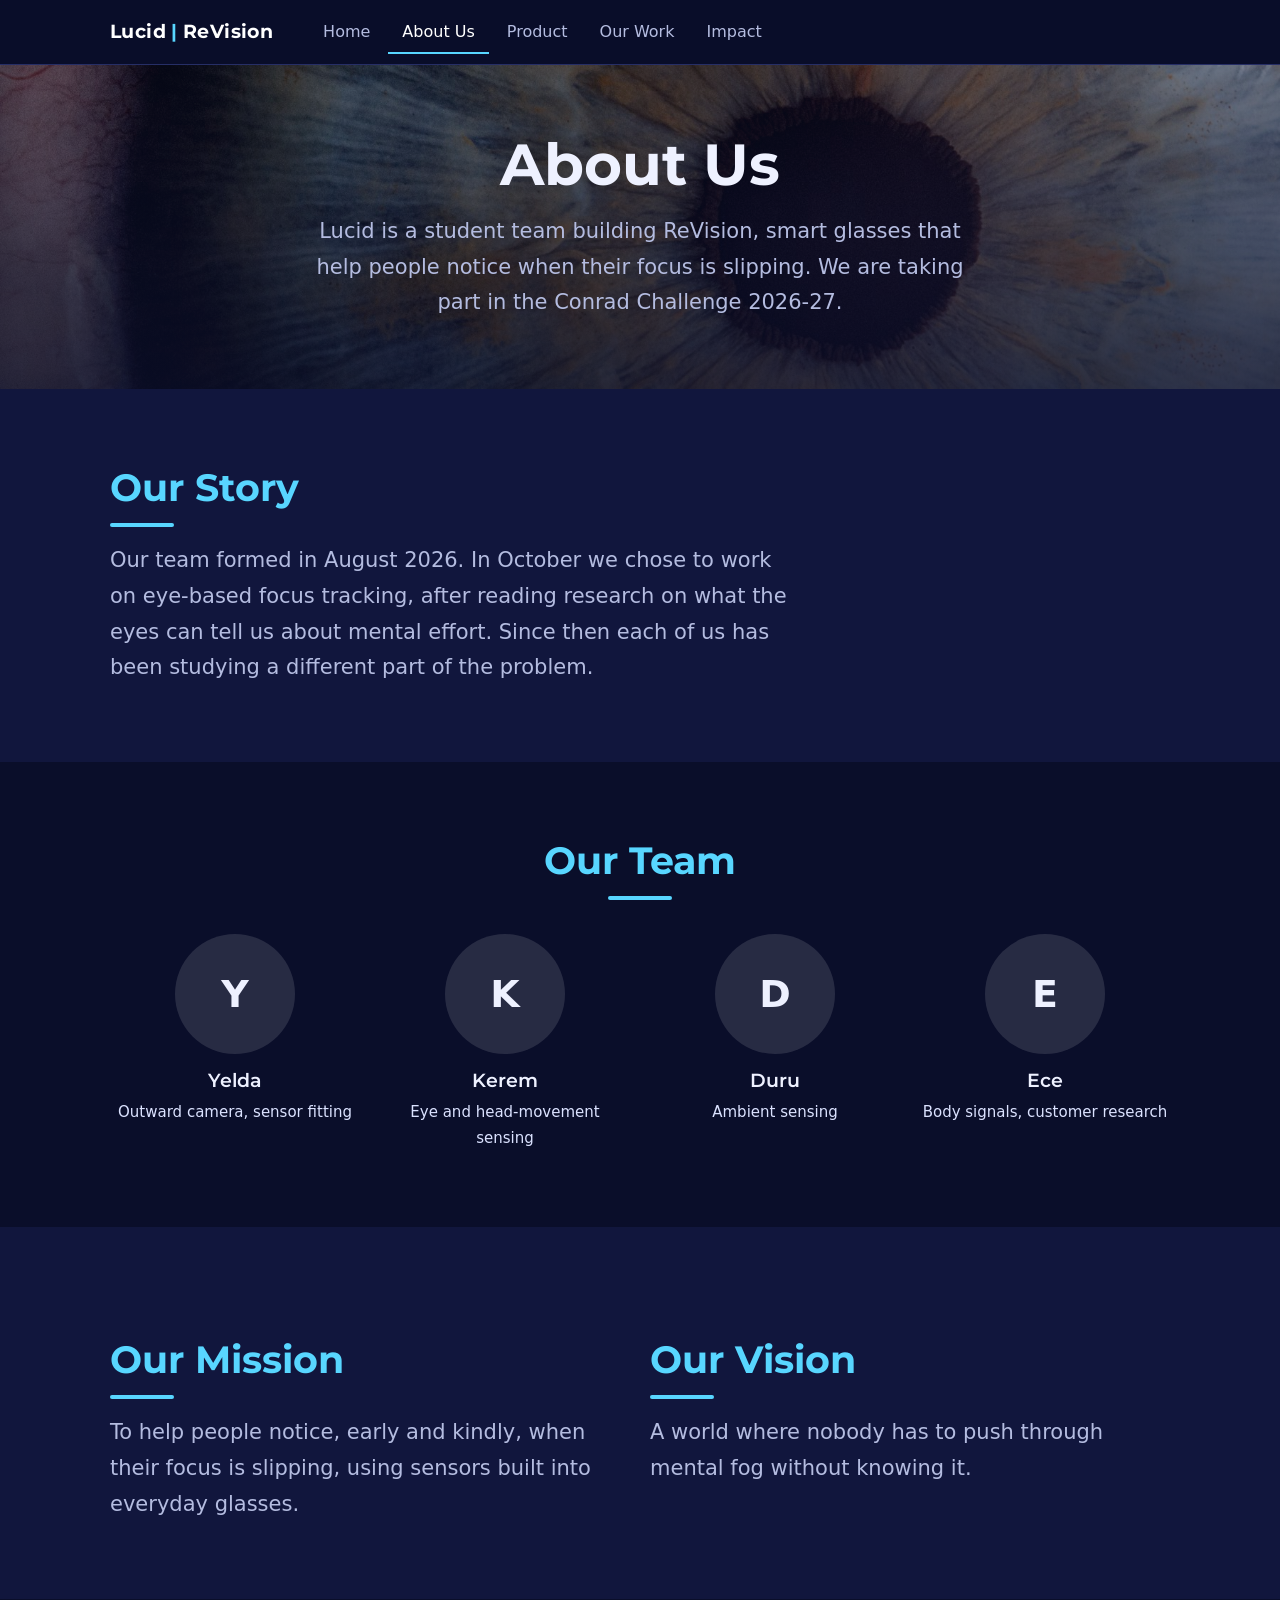
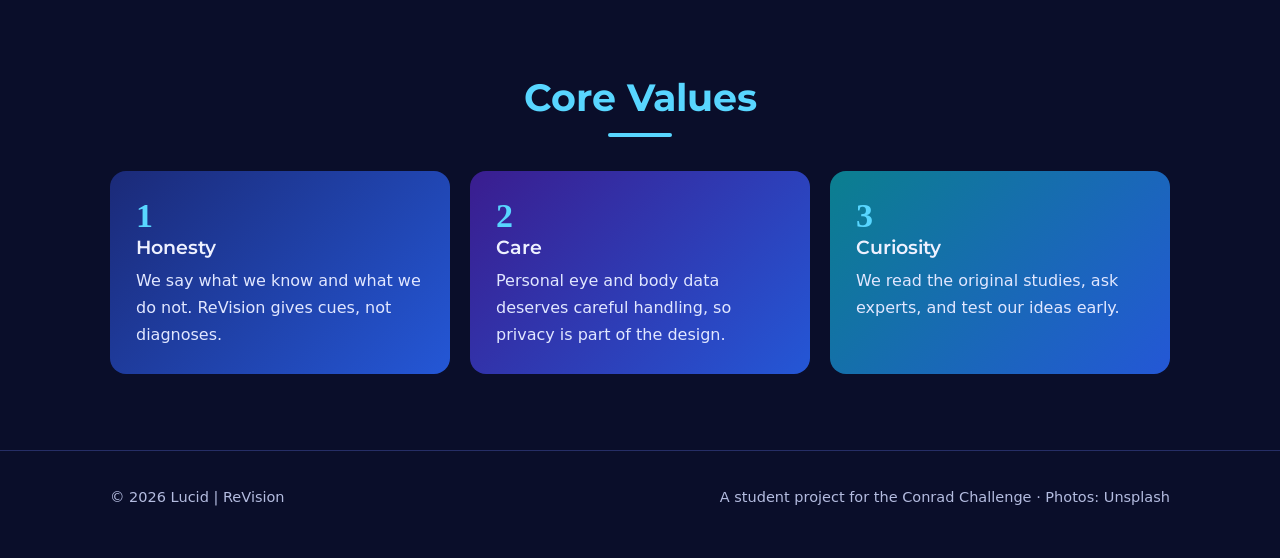
==== about-us.html @ 41911839 "Diagram blends into the section background, softer pulse Co-Authored-By: Claude Sonnet 5.5 <noreply@" ====
<!doctype html>
<html lang="en">
<head>
<meta charset="utf-8">
<meta name="viewport" content="width=device-width, initial-scale=1">
<title>About Us | Lucid | ReVision</title>
<meta name="description" content="Meet Team Lucid, the students behind ReVision.">
<link rel="preconnect" href="https://fonts.googleapis.com">
<link rel="preconnect" href="https://fonts.gstatic.com" crossorigin>
<link href="https://fonts.googleapis.com/css2?family=Montserrat:wght@600;700&display=swap" rel="stylesheet">
<link rel="stylesheet" href="assets/styles.css?v=6">
<link rel="stylesheet" href="assets/extra.css?v=4">
</head>
<body>
<a class="skip" href="#main">Skip to content</a>
<header><div class="wrap bar">
  <a class="logo" href="index.html">Lucid <span>|</span> ReVision</a>
  <button class="menu-btn" aria-expanded="false" aria-controls="nav">Menu</button>
  <nav id="nav" aria-label="Main"><ul>
    <li><a href="index.html">Home</a></li>
    <li><a href="about-us.html" aria-current="page">About Us</a></li>
    <li><a href="product.html">Product</a></li>
    <li><a href="our-work.html">Our Work</a></li>
    <li><a href="impact.html">Impact</a></li>
  </ul></nav>
</div></header>

<main id="main">
<section class="hero small"><div class="wrap">
  <h1>About Us</h1>
  <p class="lead">Lucid is a student team building ReVision, smart glasses that help people notice when their focus is slipping. We are taking part in the Conrad Challenge 2026-27.</p>
</div></section>

<section class="band"><div class="wrap">
  <h2>Our Story</h2>
  <p class="lead">Our team formed in August 2026. In October we chose to work on eye-based focus tracking, after reading research on what the eyes can tell us about mental effort. Since then each of us has been studying a different part of the problem.</p>
</div></section>

<section><div class="wrap center">
  <h2>Our Team</h2>
  <div class="grid g4 team">
    <div class="person"><div class="avatar">Y</div><h3>Yelda</h3><span>Outward camera, sensor fitting</span></div>
    <div class="person"><div class="avatar">K</div><h3>Kerem</h3><span>Eye and head-movement sensing</span></div>
    <div class="person"><div class="avatar">D</div><h3>Duru</h3><span>Ambient sensing</span></div>
    <div class="person"><div class="avatar">E</div><h3>Ece</h3><span>Body signals, customer research</span></div>
  </div>
</div></section>

<section class="band"><div class="wrap">
  <div class="grid g2">
    <div><h2>Our Mission</h2><p class="lead">To help people notice, early and kindly, when their focus is slipping, using sensors built into everyday glasses.</p></div>
    <div><h2>Our Vision</h2><p class="lead">A world where nobody has to push through mental fog without knowing it.</p></div>
  </div>
</div></section>

<section><div class="wrap center">
  <h2>Core Values</h2>
  <div class="grid g3" style="text-align:left">
    <div class="card"><div class="num">1</div><h3>Honesty</h3><p>We say what we know and what we do not. ReVision gives cues, not diagnoses.</p></div>
    <div class="card"><div class="num">2</div><h3>Care</h3><p>Personal eye and body data deserves careful handling, so privacy is part of the design.</p></div>
    <div class="card"><div class="num">3</div><h3>Curiosity</h3><p>We read the original studies, ask experts, and test our ideas early.</p></div>
  </div>
</div></section>
</main>

<footer><div class="wrap">
  <div>© 2026 Lucid | ReVision</div>
  <div>A student project for the Conrad Challenge · Photos: Unsplash</div>
</div></footer>
<script src="assets/site.js?v=3"></script>
<script src="assets/extra.js?v=2" defer></script>
</body>
</html>
---- assets/styles.css ----
:root{
  --navy:#0a0e2a; --navy2:#11163d; --blue1:#1b2a78; --blue2:#2457d6;
  --text:#eef1ff; --muted:#b4bce0; --line:#262e66; --accent:#58d6ff; --warm:#ffb454;
  --max:1100px;
}
*{box-sizing:border-box;margin:0;padding:0}
html{scroll-behavior:smooth;-webkit-text-size-adjust:100%}
body{background:var(--navy);color:var(--text);font:17px/1.7 system-ui,-apple-system,"Segoe UI",Roboto,Helvetica,Arial,sans-serif;-webkit-font-smoothing:antialiased}
img,svg{max-width:100%;height:auto;display:block}
a{color:var(--accent)}
.wrap{max-width:var(--max);margin:0 auto;padding:0 20px}
.skip{position:absolute;left:-999px;top:0;background:#fff;color:#000;padding:10px 14px;z-index:99}
.skip:focus{left:8px;top:8px}

/* header */
header{position:sticky;top:0;z-index:20;background:rgba(10,14,42,.96);border-bottom:1px solid var(--line)}
.bar{display:flex;align-items:center;gap:36px;min-height:64px}
.logo{font-weight:700;font-size:19px;color:#fff;text-decoration:none;letter-spacing:.02em;white-space:nowrap}
.logo span{color:var(--accent)}
nav ul{display:flex;gap:4px;list-style:none}
nav a{display:block;padding:8px 14px;color:var(--muted);text-decoration:none;font-size:16px;border-radius:8px}
nav a:hover{color:#fff}
nav a[aria-current="page"]{color:#fff;box-shadow:inset 0 -2px 0 var(--accent);border-radius:0}
.menu-btn{display:none;margin-left:auto;background:none;border:1px solid var(--line);border-radius:10px;padding:9px 14px;color:#fff;font:600 15px inherit;cursor:pointer}

/* type */
h1,h2,h3,.logo,.btn,.slot b,.tl small,.num{font-family:Montserrat,system-ui,-apple-system,"Segoe UI",Roboto,Helvetica,Arial,sans-serif}
h1{font-size:clamp(34px,5.4vw,58px);line-height:1.12;font-weight:700;letter-spacing:0}
h2{font-size:clamp(26px,3.8vw,38px);line-height:1.22;font-weight:700;color:var(--accent);margin-bottom:14px}
h3{font-size:19px;line-height:1.35;margin-bottom:6px;font-weight:600}
.lead{font-size:clamp(18px,2.2vw,21px);color:var(--muted);max-width:680px;margin-top:16px}
p+p{margin-top:14px}
.center{text-align:center}.center .lead{margin-left:auto;margin-right:auto}

/* hero */
.hero{min-height:62vh;display:grid;align-items:center;text-align:center;padding:90px 0;
  background:linear-gradient(rgba(10,14,42,.5),rgba(10,14,42,.82)),url(../images/80fec9e2.jpg) center/cover no-repeat,radial-gradient(circle at 70% 20%,#1b2a78,#0a0e2a 70%)}
.hero.small{min-height:36vh;padding:64px 0}
.hero h1+.lead{margin-left:auto;margin-right:auto}
.btns{display:flex;flex-wrap:wrap;gap:12px;margin-top:28px;justify-content:center}
.btn{display:inline-block;padding:13px 30px;border-radius:6px;font-weight:700;text-decoration:none;background:var(--blue2);color:#fff;border:2px solid var(--blue2)}
.btn:hover{filter:brightness(1.12)}

section{padding:76px 0}
.band{background:var(--navy2)}
.grid{display:grid;gap:20px;margin-top:34px}
.g2{grid-template-columns:repeat(2,1fr)}.g3{grid-template-columns:repeat(3,1fr)}.g4{grid-template-columns:repeat(4,1fr)}
.card{background:linear-gradient(135deg,var(--blue1),var(--blue2));border-radius:16px;padding:26px}
.card p{color:#e1e7ff;font-size:16px}
.card.flat{background:var(--navy2);border:1px solid var(--line)}
.card.flat p{color:var(--muted)}
.big{font-size:19px;font-weight:700}

/* photos */
.photo{aspect-ratio:4/3;border-radius:14px;background:var(--navy2);border:1px dashed var(--line);display:grid;place-items:center;overflow:hidden;position:relative;color:var(--muted);font-size:14px;text-align:center;padding:12px}
.photo img{position:absolute;inset:0;width:100%;height:100%;object-fit:cover}
.photo b{display:block;color:var(--text);font-size:15px}

.cardimg{width:100%;aspect-ratio:16/10;object-fit:cover;border-radius:12px;margin-bottom:16px}
.wide-photo{width:100%;max-height:440px;object-fit:cover;border-radius:16px;margin-top:30px}
.cap{font-size:14px;color:var(--muted);margin-top:10px}

/* timeline (two columns, numbered) */
.tl{display:grid;grid-template-columns:repeat(2,1fr);gap:20px 40px;margin-top:34px;counter-reset:n}
.tl article{border-left:3px solid var(--accent);padding:2px 0 2px 20px}
.tl small{display:block;color:var(--accent);font-weight:800;letter-spacing:.1em}
.tl h3{margin:2px 0 4px}
.tl p{color:var(--muted);font-size:16px}
.tl article.next{border-left-color:var(--warm)}.tl article.next small{color:var(--warm)}
.tl article.soon{border-left-color:var(--line);opacity:.62}.tl article.soon small{color:var(--muted)}
.slots{display:grid;grid-template-columns:repeat(4,1fr);gap:16px;margin-top:30px}
.slot{aspect-ratio:3/2;border:1px dashed var(--line);border-radius:14px;display:grid;place-items:center;text-align:center;color:var(--muted);font-size:15px;padding:12px;background:var(--navy2)}
.slot b{display:block;color:var(--text);font-size:15px}
.stats{display:grid;grid-template-columns:repeat(4,1fr);gap:16px;margin-top:30px}
.stats div{border-top:3px solid var(--accent);padding-top:12px;color:#dbe2ff;font-weight:600}
@media (max-width:860px){.slots,.stats{grid-template-columns:repeat(2,1fr)}}

/* team */
.person{text-align:center}
.avatar{width:120px;height:120px;border-radius:50%;margin:0 auto 14px;background:rgba(255,255,255,.12);display:grid;place-items:center;font-size:38px;font-weight:800;position:relative;overflow:hidden}
.avatar img{position:absolute;inset:0;width:100%;height:100%;object-fit:cover}
.person span{color:#dbe2ff;font-size:15px;display:block}

.diagram{max-width:660px;margin:34px auto 0}
.note{border-left:4px solid var(--warm);padding:4px 0 4px 18px;color:var(--muted);max-width:720px;margin-top:26px}
.num{font:800 34px Georgia,serif;color:var(--accent)}

footer{padding:34px 0 48px;border-top:1px solid var(--line);color:var(--muted);font-size:14.5px}
footer .wrap{display:flex;flex-wrap:wrap;justify-content:space-between;gap:12px}

@media (max-width:860px){
  .g2,.g3,.g4,.tl{grid-template-columns:1fr}
  .g4.team{grid-template-columns:repeat(2,1fr)}
  section{padding:56px 0}
  .menu-btn{display:block}
  .bar{gap:12px}
  nav{display:none;position:absolute;left:0;right:0;top:64px;background:var(--navy);border-bottom:1px solid var(--line);padding:6px 20px 16px}
  nav.open{display:block}
  nav ul{flex-direction:column}
  nav a{padding:13px 8px;font-size:18px}
  nav a[aria-current="page"]{box-shadow:none;color:var(--accent)}
}
@media (max-width:420px){body{font-size:16.5px}.btn{width:100%;text-align:center}}
---- assets/extra.css ----
/* extra: color + motion. Everything here is disabled when the visitor prefers reduced motion. */
.hero:not(.small){position:relative;overflow:hidden;background:radial-gradient(circle at 70% 20%,#1b2a78,#0a0e2a 70%)}
.hero:not(.small)::before{content:"";position:absolute;inset:-6%;z-index:0;
  background:linear-gradient(rgba(10,14,42,.5),rgba(10,14,42,.82)),url(../images/80fec9e2.jpg) center/cover no-repeat;
  animation:kb 26s ease-in-out infinite alternate}
.hero:not(.small) .wrap{position:relative;z-index:1}
@keyframes kb{from{transform:scale(1) translate(0,0)}to{transform:scale(1.12) translate(-1.5%,1.5%)}}

h2::after{content:"";display:block;width:64px;height:4px;margin:12px 0 0;border-radius:4px;background:#58d6ff}
.center h2::after{margin-left:auto;margin-right:auto}
.hero h1::after{content:none}

.card:not(.flat):nth-child(3n+2){background:linear-gradient(135deg,#3a1d8f,#2457d6)}
.card:not(.flat):nth-child(3n){background:linear-gradient(135deg,#0b7f8f,#2457d6)}
.card{transition:transform .35s ease,box-shadow .35s ease}
.card:hover{transform:translateY(-6px);box-shadow:0 14px 34px rgba(36,87,214,.35)}
.btn{transition:transform .25s ease,box-shadow .25s ease,filter .25s ease}
.btn:hover{transform:translateY(-2px);box-shadow:0 8px 24px rgba(88,214,255,.35)}


.slot{background:linear-gradient(110deg,var(--navy2) 30%,#1a2160 50%,var(--navy2) 70%);background-size:220% 100%;animation:shine 3.2s linear infinite}
@keyframes shine{from{background-position:120% 0}to{background-position:-120% 0}}

.duo{display:grid;grid-template-columns:1fr 1fr;gap:18px;margin-top:30px}
.duo .ph{overflow:hidden;border-radius:16px}
.duo img{width:100%;aspect-ratio:4/3;object-fit:cover;transition:transform .8s ease}
.duo .ph:hover img{transform:scale(1.06)}
@media (max-width:860px){.duo{grid-template-columns:1fr}}

.reveal{opacity:0;transform:translateY(26px);transition:opacity .7s ease,transform .7s ease;transition-delay:var(--d,0s)}
.reveal.in{opacity:1;transform:none}
.card.reveal.in{transition:opacity .7s ease var(--d,0s),transform .35s ease,box-shadow .35s ease}

@media (prefers-reduced-motion:reduce){
  .hero:not(.small)::before,.slot{animation:none}
  .reveal{opacity:1;transform:none;transition:none}
  .card,.btn,.duo img{transition:none}
}

/* smooth page transitions */
@keyframes pagein{from{opacity:0;transform:translateY(10px)}to{opacity:1;transform:none}}
main{animation:pagein .55s ease both}
body.leaving main{opacity:0;transform:translateY(-8px);transition:opacity .22s ease,transform .22s ease}

/* "...and many more" banner */
.many{margin-top:40px;padding:46px 26px;border-radius:26px;text-align:center;position:relative;overflow:hidden;border:1px solid var(--line);
  background:radial-gradient(circle at 15% 0%,rgba(88,214,255,.22),transparent 55%),radial-gradient(circle at 95% 100%,rgba(36,87,214,.38),transparent 55%),var(--navy2)}
.many-title{font-family:Montserrat,system-ui,-apple-system,"Segoe UI",Roboto,Helvetica,Arial,sans-serif;font-weight:700;font-size:clamp(26px,4vw,38px);line-height:1.15;letter-spacing:0;
  background:linear-gradient(90deg,#58d6ff,#eef1ff 50%,#58d6ff);background-size:200% auto;-webkit-background-clip:text;background-clip:text;color:transparent;animation:sheen 7s linear infinite}
.many p{max-width:640px;margin:16px auto 0;color:var(--muted);font-size:clamp(17px,2vw,20px)}
.chips{list-style:none;display:flex;flex-wrap:wrap;gap:10px;justify-content:center;margin-top:28px}
.chips li{padding:9px 18px;border:1px solid rgba(88,214,255,.45);border-radius:999px;background:rgba(88,214,255,.08);color:#dff6ff;font-weight:600;font-size:15px;animation:floaty 5s ease-in-out infinite}
.chips li:nth-child(even){animation-delay:-2.5s}
.chips li:nth-child(3n){animation-delay:-1.2s}
@keyframes sheen{to{background-position:200% center}}
@keyframes floaty{50%{transform:translateY(-4px)}}

/* Instagram button (disabled until the account link exists) */
.btn .ig{display:inline-block;vertical-align:-4px;margin-right:10px}
.btn.disabled{background:transparent;color:var(--muted);border:2px dashed var(--line);cursor:default;pointer-events:none}
@media (prefers-reduced-motion:reduce){main{animation:none}.many-title,.chips li{animation:none}.many-title{background-position:0 0}}
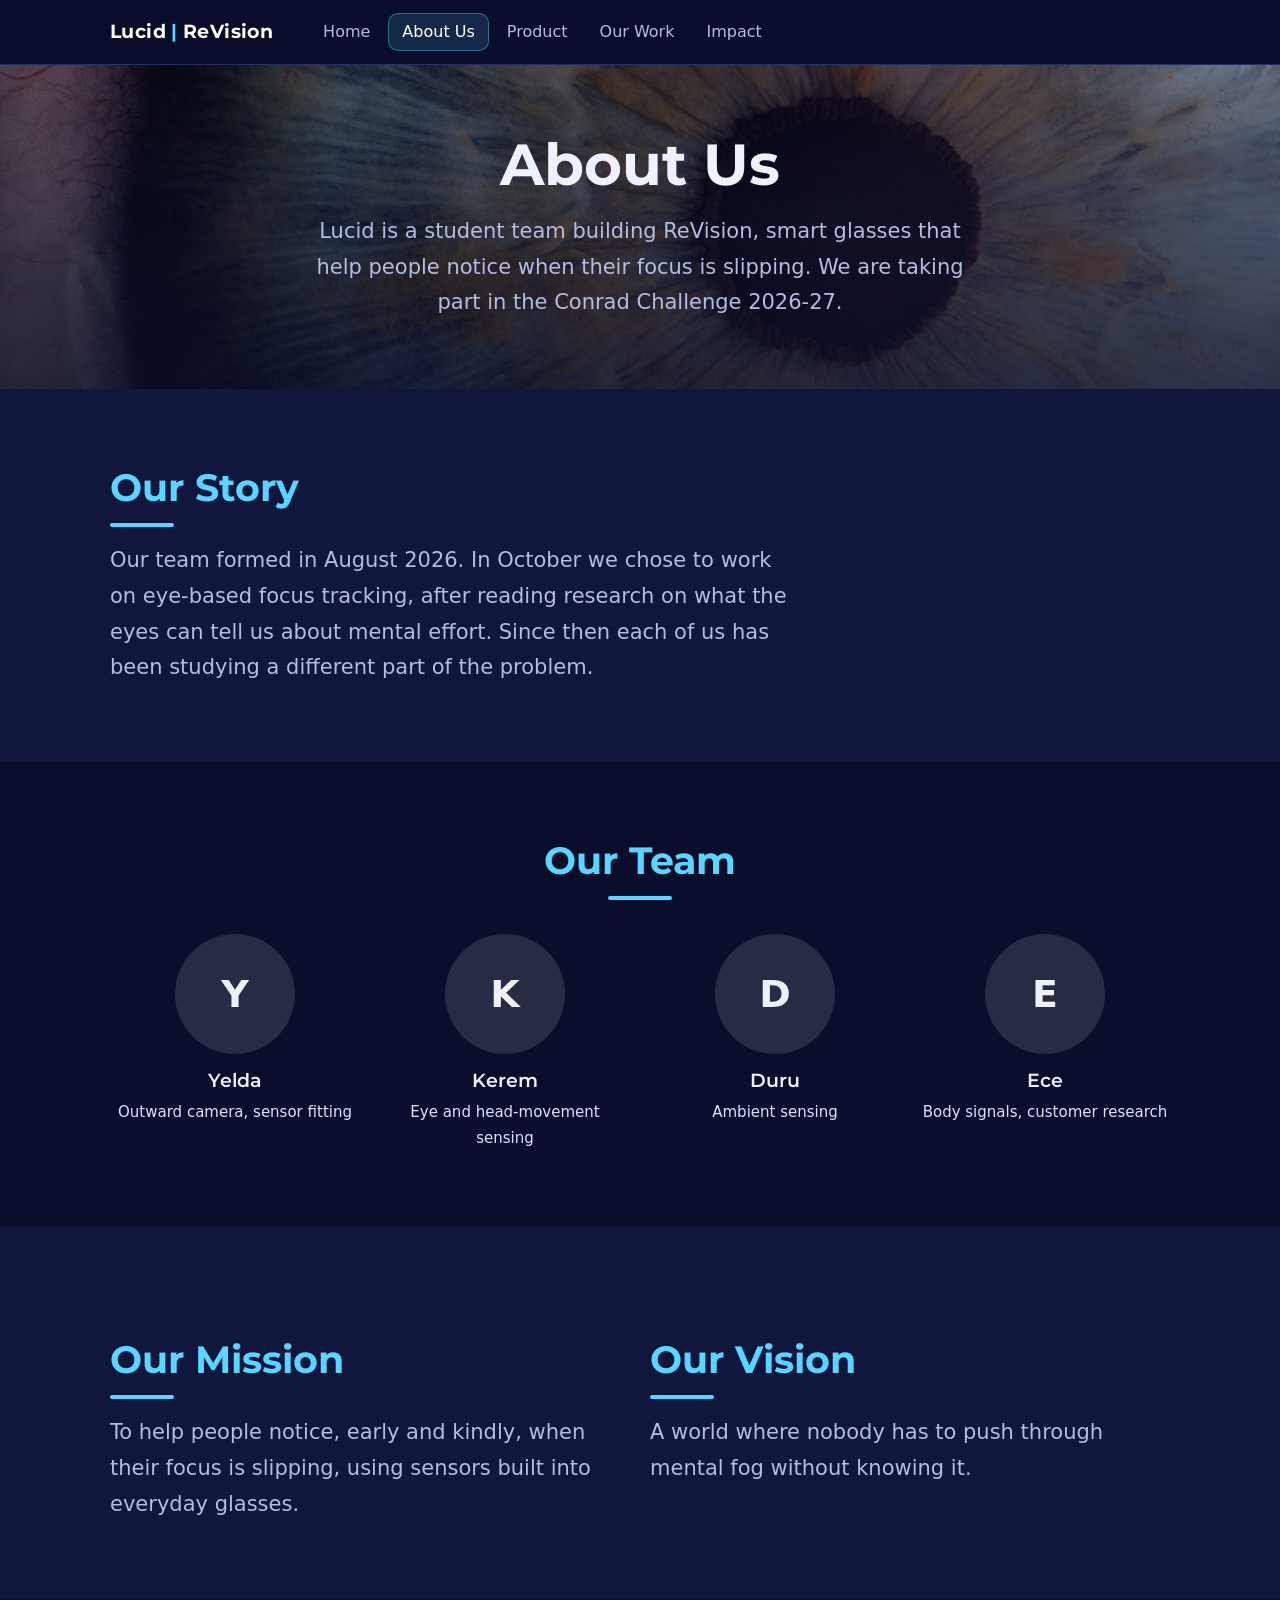
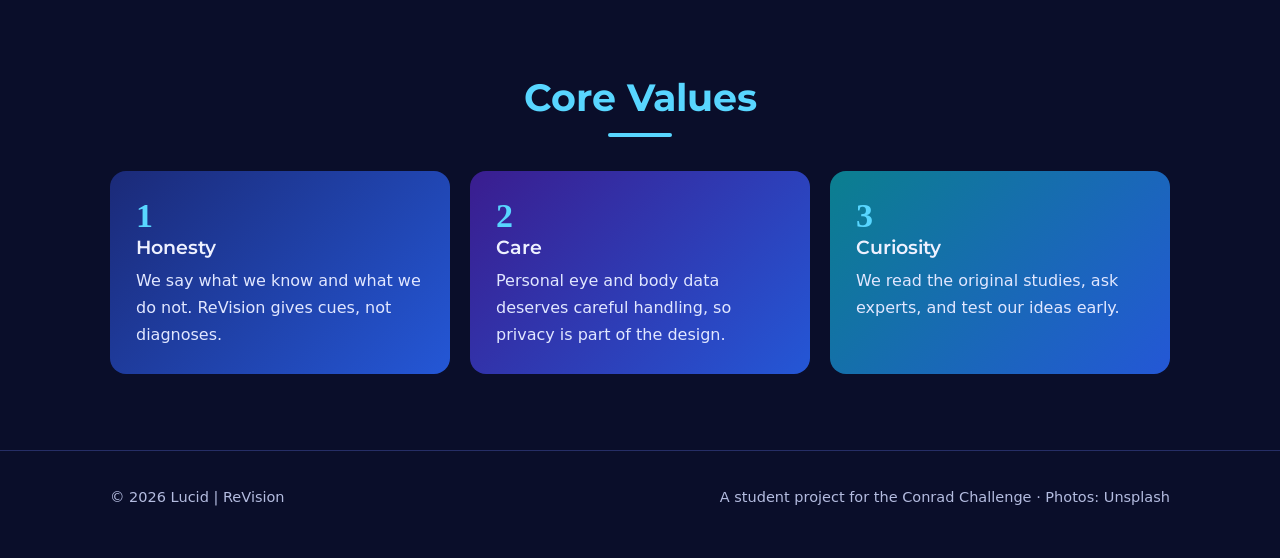
==== commit 28191d66: "Sliding highlight box in the menu when switching pages Co-Authored-By: Claude Sonnet 5.5 <noreply@an" ====
--- a/about-us.html
+++ b/about-us.html
@@ -9,7 +9,7 @@
 <link rel="preconnect" href="https://fonts.gstatic.com" crossorigin>
 <link href="https://fonts.googleapis.com/css2?family=Montserrat:wght@600;700&display=swap" rel="stylesheet">
 <link rel="stylesheet" href="assets/styles.css?v=6">
-<link rel="stylesheet" href="assets/extra.css?v=4">
+<link rel="stylesheet" href="assets/extra.css?v=6">
 </head>
 <body>
 <a class="skip" href="#main">Skip to content</a>
@@ -68,6 +68,6 @@
   <div>A student project for the Conrad Challenge · Photos: Unsplash</div>
 </div></footer>
 <script src="assets/site.js?v=3"></script>
-<script src="assets/extra.js?v=2" defer></script>
+<script src="assets/extra.js?v=4" defer></script>
 </body>
 </html>
--- a/assets/extra.css
+++ b/assets/extra.css
@@ -39,8 +39,15 @@
 
 /* smooth page transitions */
 @keyframes pagein{from{opacity:0;transform:translateY(10px)}to{opacity:1;transform:none}}
-main{animation:pagein .55s ease both}
-body.leaving main{opacity:0;transform:translateY(-8px);transition:opacity .22s ease,transform .22s ease}
+main{animation:pagein .7s cubic-bezier(.2,.7,.2,1) both}
+body.leaving main{opacity:0;transform:translateY(-12px);transition:opacity .28s ease,transform .28s ease}
+body.leaving footer{opacity:0;transition:opacity .28s ease}
+html{background:#0a0e2a}
+/* browsers with cross-document view transitions: keep the header still, crossfade the rest */
+@view-transition{navigation:auto}
+header{view-transition-name:site-header}
+::view-transition-old(root),::view-transition-new(root){animation-duration:.4s}
+::view-transition-group(site-header){animation-duration:0s}
 
 /* "...and many more" banner */
 .many{margin-top:40px;padding:46px 26px;border-radius:26px;text-align:center;position:relative;overflow:hidden;border:1px solid var(--line);
@@ -58,4 +65,13 @@
 /* Instagram button (disabled until the account link exists) */
 .btn .ig{display:inline-block;vertical-align:-4px;margin-right:10px}
 .btn.disabled{background:transparent;color:var(--muted);border:2px dashed var(--line);cursor:default;pointer-events:none}
-@media (prefers-reduced-motion:reduce){main{animation:none}.many-title,.chips li{animation:none}.many-title{background-position:0 0}}
+@media (prefers-reduced-motion:reduce){@view-transition{navigation:none}main{animation:none}.many-title,.chips li{animation:none}.many-title{background-position:0 0}}
+
+/* sliding box behind the active menu item */
+nav ul{position:relative}
+nav a{position:relative;z-index:1}
+.nav-ind{position:absolute;top:50%;height:38px;margin-top:-19px;border-radius:10px;z-index:0;pointer-events:none;
+  background:rgba(88,214,255,.14);box-shadow:inset 0 0 0 1px rgba(88,214,255,.4);
+  transition:left .45s cubic-bezier(.2,.7,.2,1),width .45s cubic-bezier(.2,.7,.2,1)}
+nav.has-ind a[aria-current="page"]{box-shadow:none;border-radius:10px;color:#fff}
+@media (prefers-reduced-motion:reduce){.nav-ind{transition:none}}
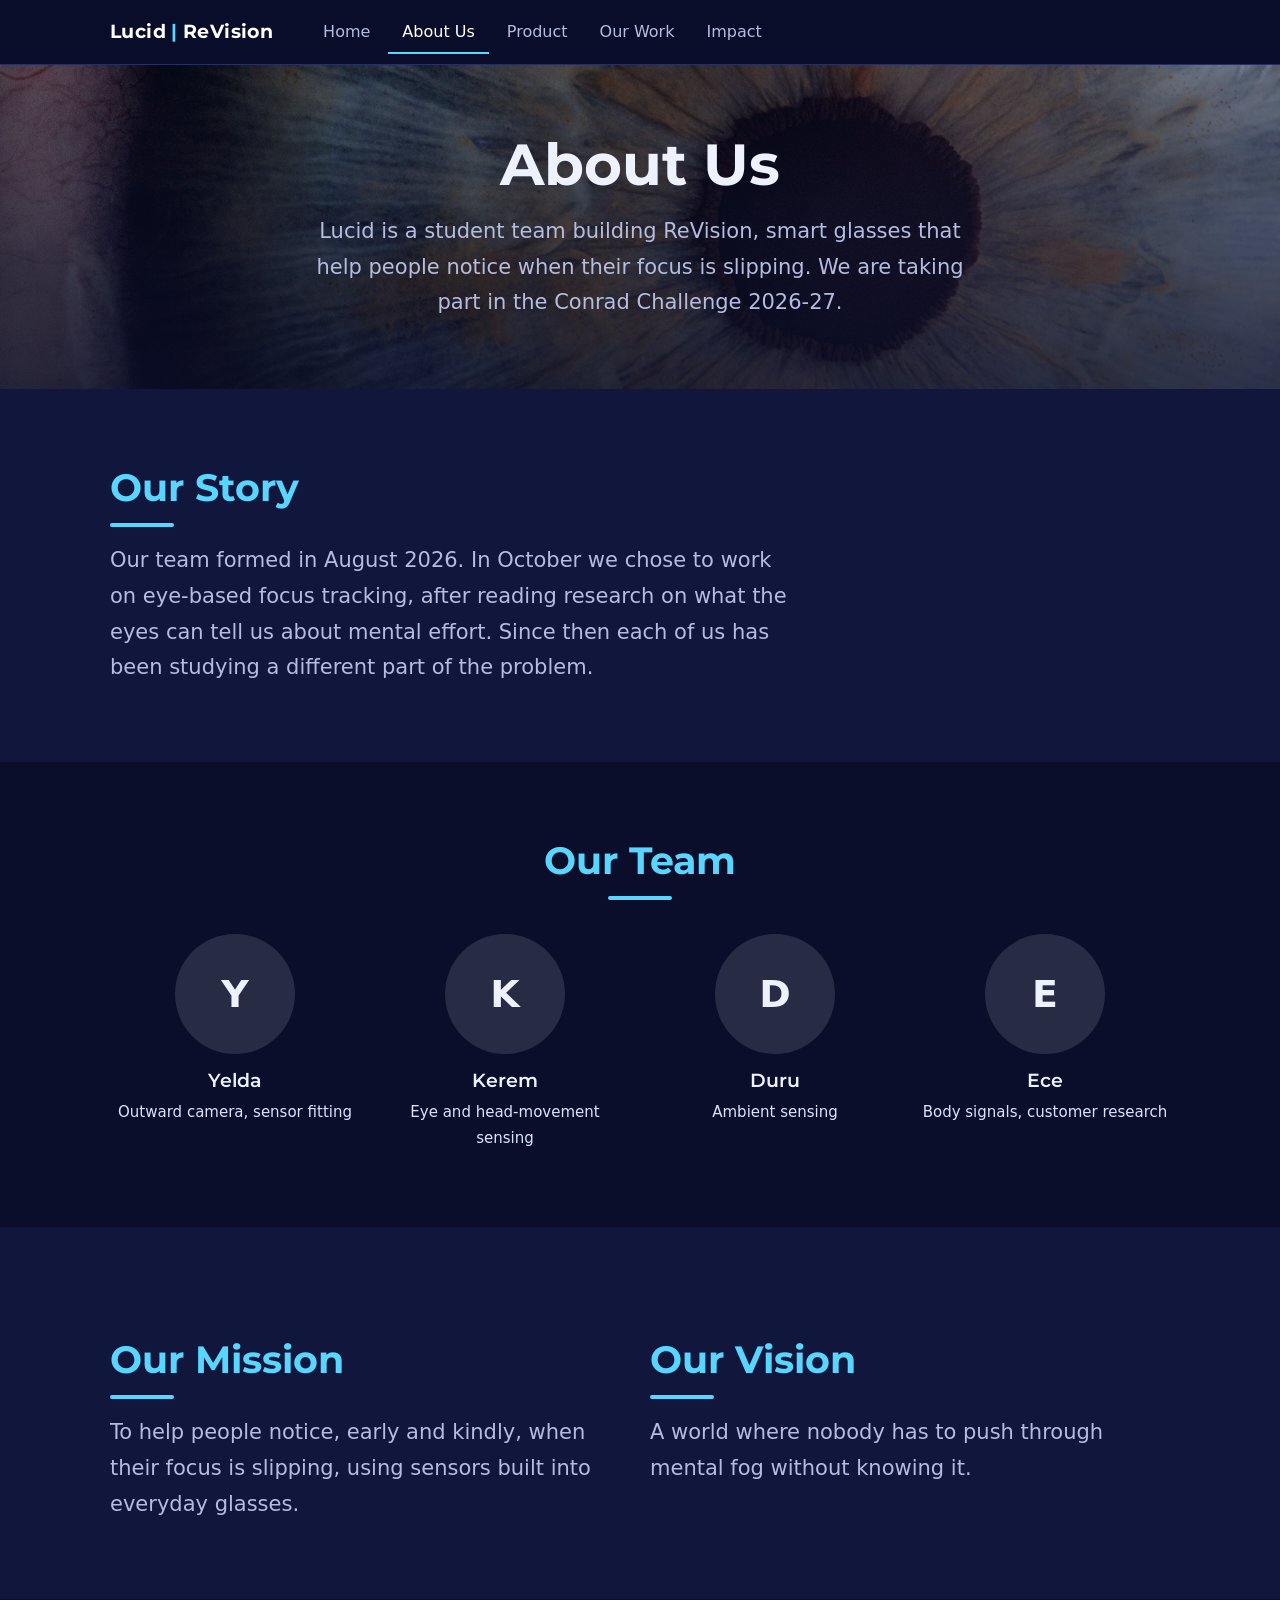
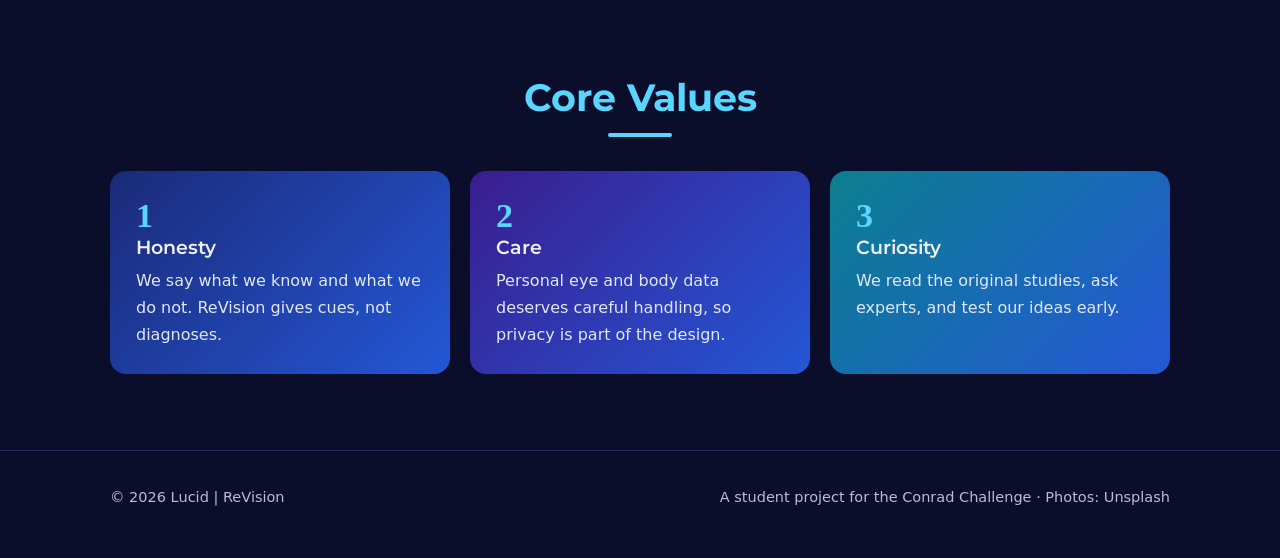
==== commit b40cd450: "Remove page transition and sliding menu box Co-Authored-By: Claude Sonnet 5.5 <noreply@anthropic.com" ====
--- a/about-us.html
+++ b/about-us.html
@@ -9,7 +9,7 @@
 <link rel="preconnect" href="https://fonts.gstatic.com" crossorigin>
 <link href="https://fonts.googleapis.com/css2?family=Montserrat:wght@600;700&display=swap" rel="stylesheet">
 <link rel="stylesheet" href="assets/styles.css?v=6">
-<link rel="stylesheet" href="assets/extra.css?v=6">
+<link rel="stylesheet" href="assets/extra.css?v=9">
 </head>
 <body>
 <a class="skip" href="#main">Skip to content</a>
@@ -68,6 +68,6 @@
   <div>A student project for the Conrad Challenge · Photos: Unsplash</div>
 </div></footer>
 <script src="assets/site.js?v=3"></script>
-<script src="assets/extra.js?v=4" defer></script>
+<script src="assets/extra.js?v=7" defer></script>
 </body>
 </html>
--- a/assets/extra.css
+++ b/assets/extra.css
@@ -37,17 +37,6 @@
   .card,.btn,.duo img{transition:none}
 }
 
-/* smooth page transitions */
-@keyframes pagein{from{opacity:0;transform:translateY(10px)}to{opacity:1;transform:none}}
-main{animation:pagein .7s cubic-bezier(.2,.7,.2,1) both}
-body.leaving main{opacity:0;transform:translateY(-12px);transition:opacity .28s ease,transform .28s ease}
-body.leaving footer{opacity:0;transition:opacity .28s ease}
-html{background:#0a0e2a}
-/* browsers with cross-document view transitions: keep the header still, crossfade the rest */
-@view-transition{navigation:auto}
-header{view-transition-name:site-header}
-::view-transition-old(root),::view-transition-new(root){animation-duration:.4s}
-::view-transition-group(site-header){animation-duration:0s}
 
 /* "...and many more" banner */
 .many{margin-top:40px;padding:46px 26px;border-radius:26px;text-align:center;position:relative;overflow:hidden;border:1px solid var(--line);
@@ -65,13 +54,4 @@
 /* Instagram button (disabled until the account link exists) */
 .btn .ig{display:inline-block;vertical-align:-4px;margin-right:10px}
 .btn.disabled{background:transparent;color:var(--muted);border:2px dashed var(--line);cursor:default;pointer-events:none}
-@media (prefers-reduced-motion:reduce){@view-transition{navigation:none}main{animation:none}.many-title,.chips li{animation:none}.many-title{background-position:0 0}}
-
-/* sliding box behind the active menu item */
-nav ul{position:relative}
-nav a{position:relative;z-index:1}
-.nav-ind{position:absolute;top:50%;height:38px;margin-top:-19px;border-radius:10px;z-index:0;pointer-events:none;
-  background:rgba(88,214,255,.14);box-shadow:inset 0 0 0 1px rgba(88,214,255,.4);
-  transition:left .45s cubic-bezier(.2,.7,.2,1),width .45s cubic-bezier(.2,.7,.2,1)}
-nav.has-ind a[aria-current="page"]{box-shadow:none;border-radius:10px;color:#fff}
-@media (prefers-reduced-motion:reduce){.nav-ind{transition:none}}
+@media (prefers-reduced-motion:reduce){.many-title,.chips li{animation:none}.many-title{background-position:0 0}}
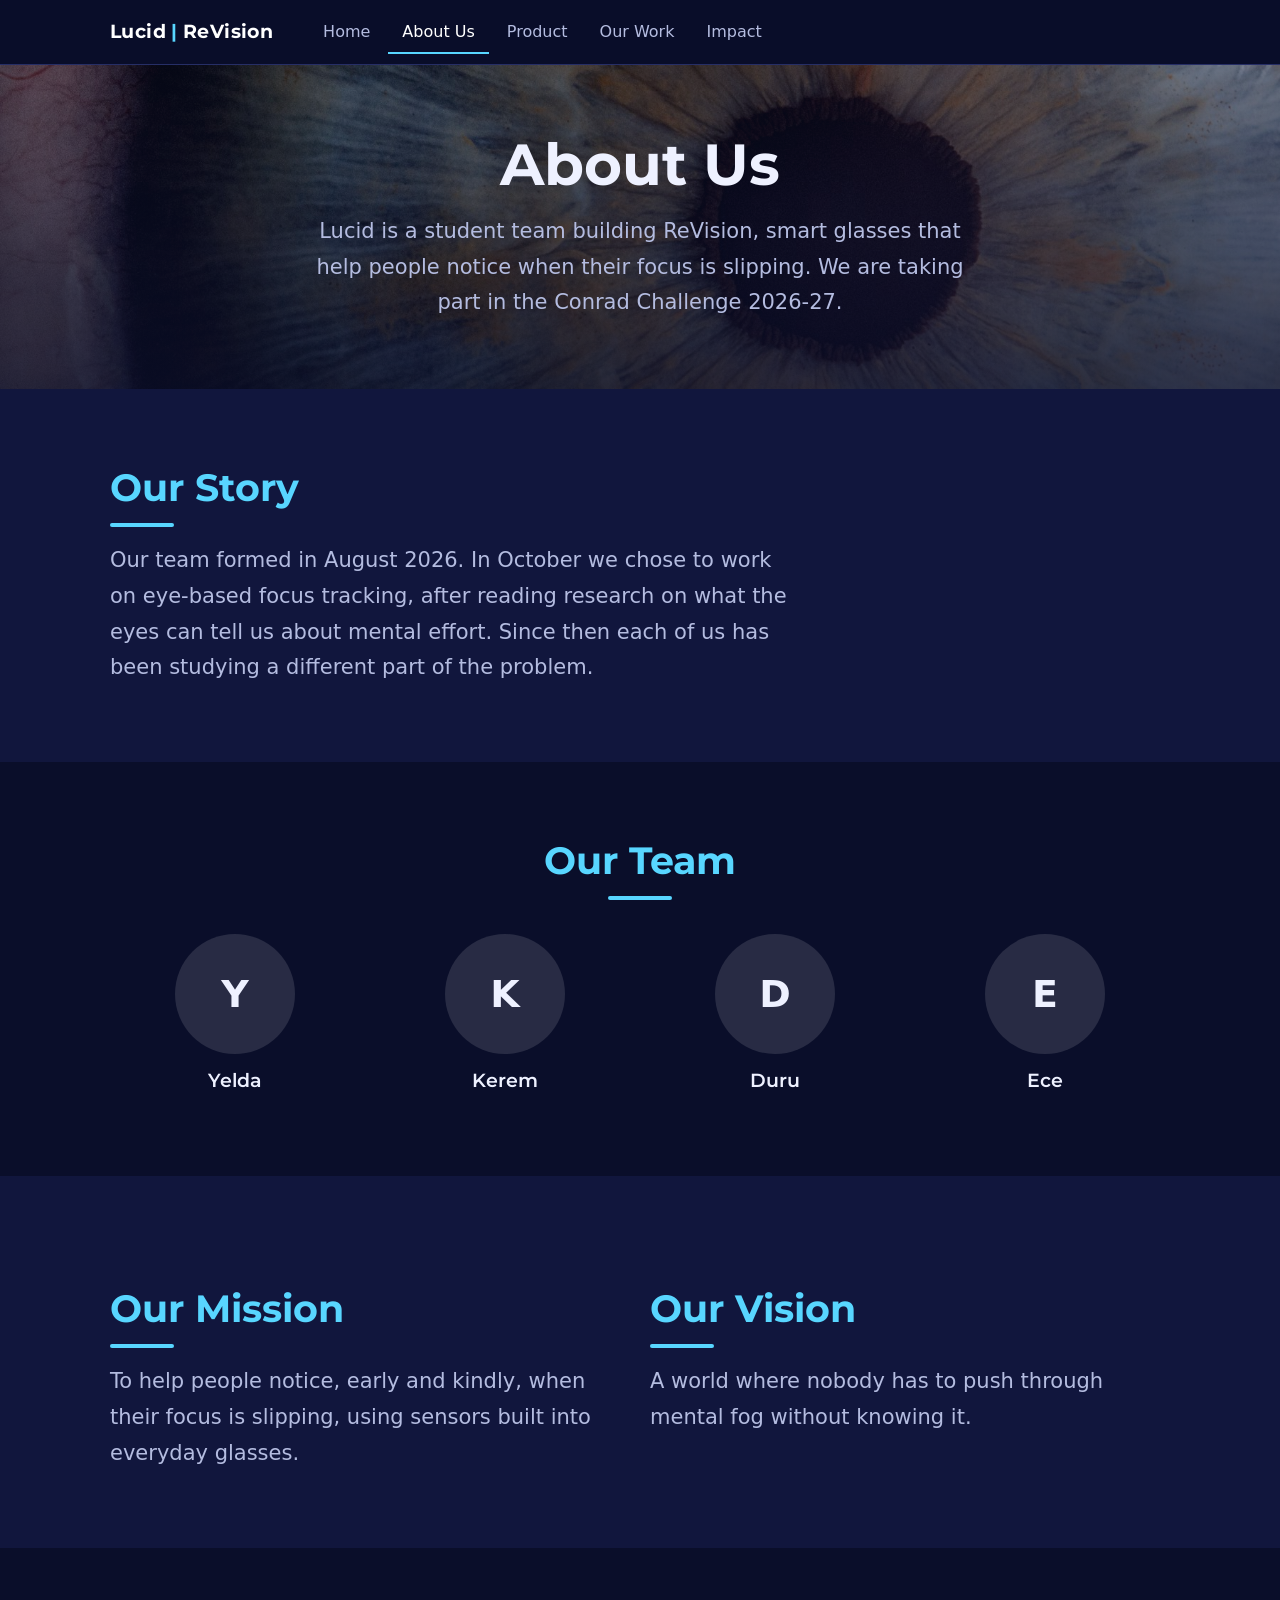
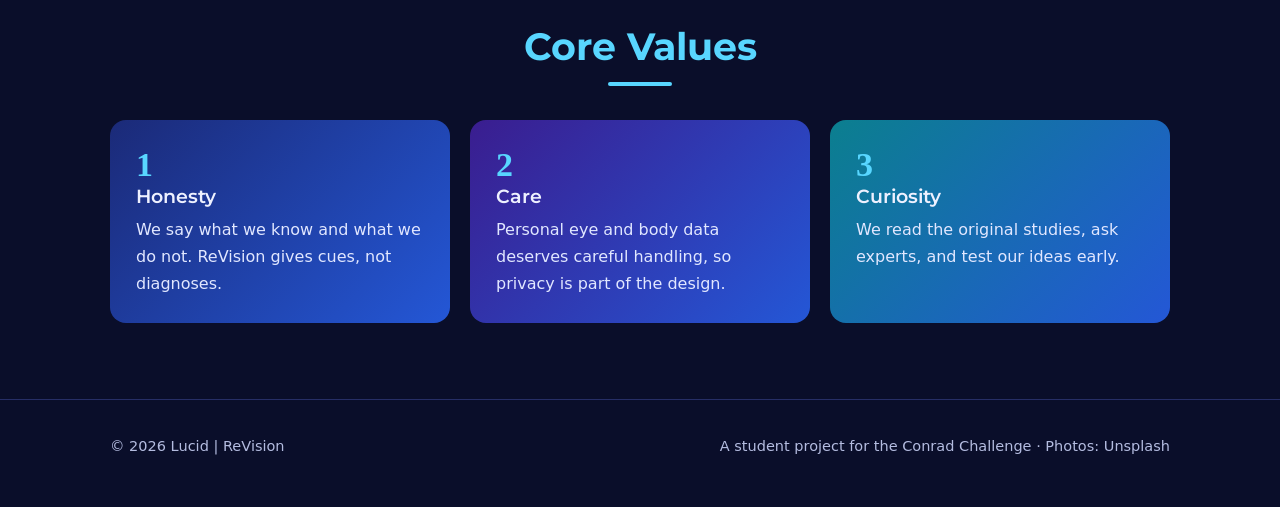
==== commit a8257dda: "Remove role lines under team members Co-Authored-By: Claude Sonnet 5.5 <noreply@anthropic.com>" ====
--- a/about-us.html
+++ b/about-us.html
@@ -39,10 +39,10 @@
 <section><div class="wrap center">
   <h2>Our Team</h2>
   <div class="grid g4 team">
-    <div class="person"><div class="avatar">Y</div><h3>Yelda</h3><span>Outward camera, sensor fitting</span></div>
-    <div class="person"><div class="avatar">K</div><h3>Kerem</h3><span>Eye and head-movement sensing</span></div>
-    <div class="person"><div class="avatar">D</div><h3>Duru</h3><span>Ambient sensing</span></div>
-    <div class="person"><div class="avatar">E</div><h3>Ece</h3><span>Body signals, customer research</span></div>
+    <div class="person"><div class="avatar">Y</div><h3>Yelda</h3></div>
+    <div class="person"><div class="avatar">K</div><h3>Kerem</h3></div>
+    <div class="person"><div class="avatar">D</div><h3>Duru</h3></div>
+    <div class="person"><div class="avatar">E</div><h3>Ece</h3></div>
   </div>
 </div></section>
 
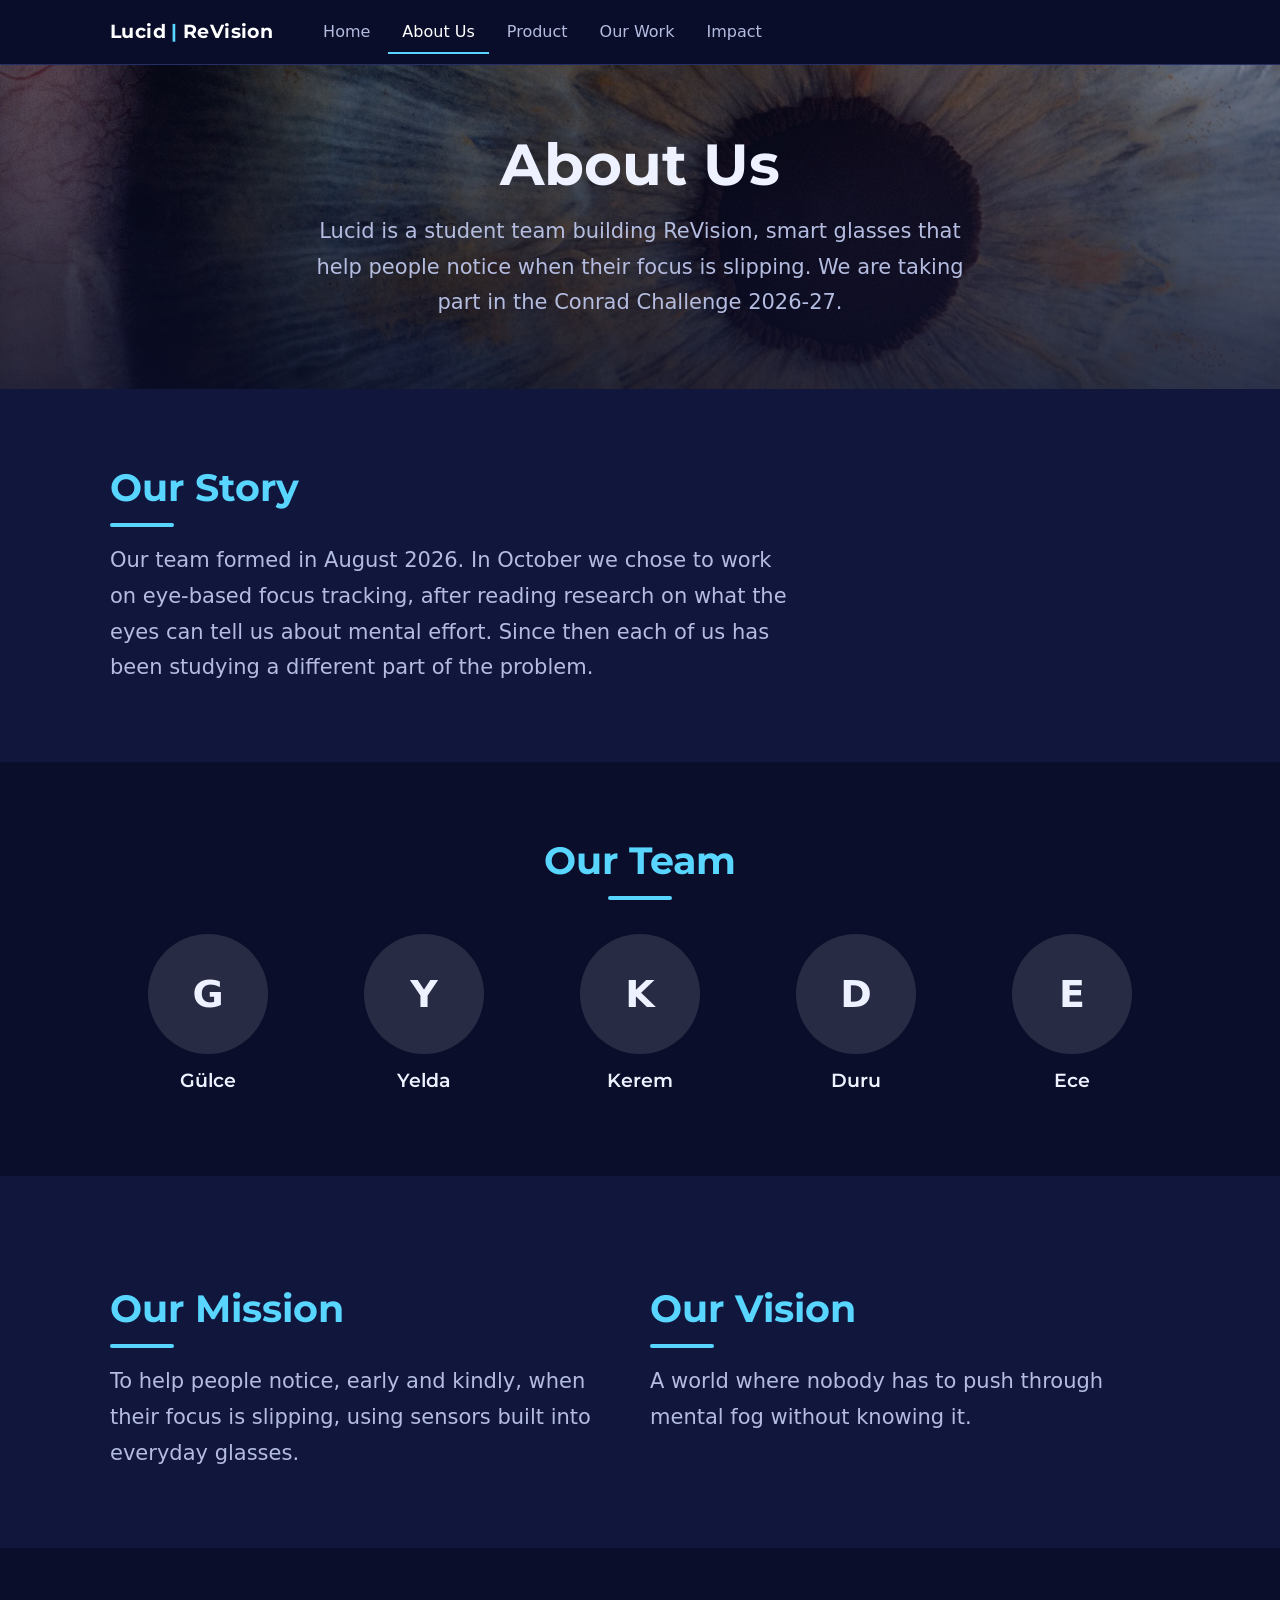
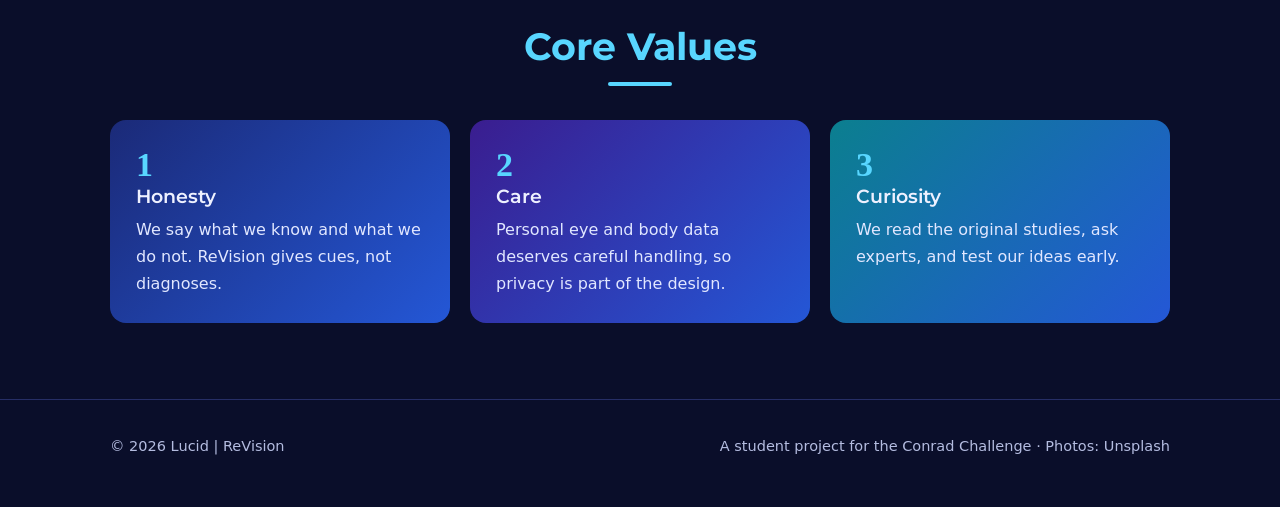
==== commit dfa9490f: "Add Gülce to team; add ReVision App section to Product Co-Authored-By: Claude Sonnet 5.5 <noreply@an" ====
--- a/about-us.html
+++ b/about-us.html
@@ -9,7 +9,7 @@
 <link rel="preconnect" href="https://fonts.gstatic.com" crossorigin>
 <link href="https://fonts.googleapis.com/css2?family=Montserrat:wght@600;700&display=swap" rel="stylesheet">
 <link rel="stylesheet" href="assets/styles.css?v=6">
-<link rel="stylesheet" href="assets/extra.css?v=9">
+<link rel="stylesheet" href="assets/extra.css?v=10">
 </head>
 <body>
 <a class="skip" href="#main">Skip to content</a>
@@ -39,6 +39,7 @@
 <section><div class="wrap center">
   <h2>Our Team</h2>
   <div class="grid g4 team">
+    <div class="person"><div class="avatar">G</div><h3>Gülce</h3></div>
     <div class="person"><div class="avatar">Y</div><h3>Yelda</h3></div>
     <div class="person"><div class="avatar">K</div><h3>Kerem</h3></div>
     <div class="person"><div class="avatar">D</div><h3>Duru</h3></div>
--- a/assets/extra.css
+++ b/assets/extra.css
@@ -55,3 +55,5 @@
 .btn .ig{display:inline-block;vertical-align:-4px;margin-right:10px}
 .btn.disabled{background:transparent;color:var(--muted);border:2px dashed var(--line);cursor:default;pointer-events:none}
 @media (prefers-reduced-motion:reduce){.many-title,.chips li{animation:none}.many-title{background-position:0 0}}
+
+@media (min-width:861px){.g4.team{grid-template-columns:repeat(5,1fr)}}
